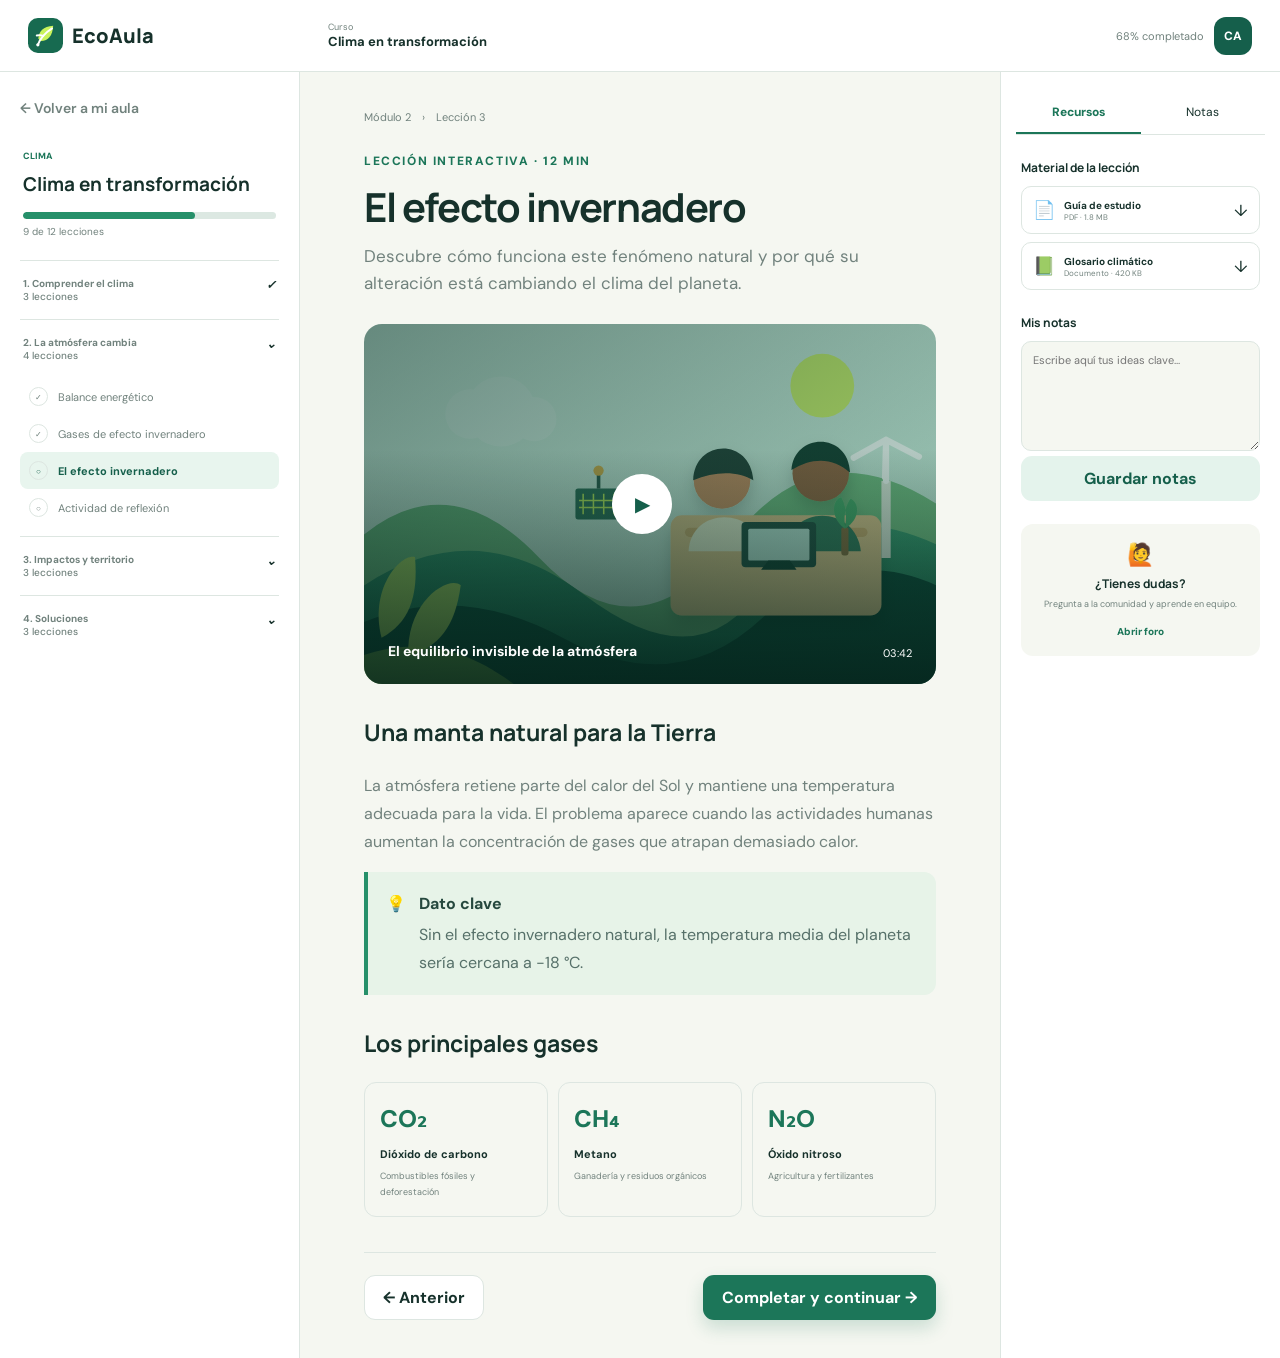
==== html/course.html @ ee42c090 "Crear aula virtual de educación ambiental" ====
<!DOCTYPE html>
<html lang="es">
<head><meta charset="UTF-8"><meta name="viewport" content="width=device-width, initial-scale=1.0"><title>Curso | EcoAula</title><link rel="icon" href="../assets/images/favicon.svg" type="image/svg+xml"><link rel="stylesheet" href="../css/styles.css"><link rel="stylesheet" href="../css/responsive.css"></head>
<body class="course-page app-body">
  <header class="course-topbar"><a class="brand" href="dashboard.html"><img src="../assets/images/logo.svg" alt="EcoAula"><span>EcoAula</span></a><div class="course-title-mini"><span>Curso</span><strong id="courseTitleMini">Clima en transformación</strong></div><div class="top-actions"><span class="course-completion">68% completado</span><div class="avatar">CA</div></div></header>
  <div class="course-layout"><aside class="lesson-sidebar"><a class="back-link" href="dashboard.html">← Volver a mi aula</a><div class="lesson-course-head"><span class="course-label" id="courseCategory">CAMBIO CLIMÁTICO</span><h2 id="courseTitle">Clima en transformación</h2><div class="progress-bar"><i id="courseProgressBar" style="width:68%"></i></div><small id="courseProgressText">8 de 12 lecciones</small></div><div id="moduleList" class="module-list"></div></aside>
  <main class="lesson-content"><div class="lesson-breadcrumb">Módulo 2 <span>›</span> Lección 3</div><article><span class="eyebrow" id="lessonType">LECCIÓN INTERACTIVA · 12 MIN</span><h1 id="lessonTitle">El efecto invernadero</h1><p class="lesson-lead" id="lessonLead">Descubre cómo funciona este fenómeno natural y por qué su alteración está cambiando el clima del planeta.</p><div class="video-player" id="videoPlayer"><div class="video-gradient"><button id="playVideo">▶</button><strong>El equilibrio invisible de la atmósfera</strong><span>03:42</span></div></div><div id="lessonBody" class="lesson-body"><h2>Una manta natural para la Tierra</h2><p>La atmósfera retiene parte del calor del Sol y mantiene una temperatura adecuada para la vida. El problema aparece cuando las actividades humanas aumentan la concentración de gases que atrapan demasiado calor.</p><div class="knowledge-card"><span>💡</span><div><strong>Dato clave</strong><p>Sin el efecto invernadero natural, la temperatura media del planeta sería cercana a −18 °C.</p></div></div><h2>Los principales gases</h2><div class="gas-grid"><div><span>CO₂</span><strong>Dióxido de carbono</strong><small>Combustibles fósiles y deforestación</small></div><div><span>CH₄</span><strong>Metano</strong><small>Ganadería y residuos orgánicos</small></div><div><span>N₂O</span><strong>Óxido nitroso</strong><small>Agricultura y fertilizantes</small></div></div></div><div class="lesson-actions"><button class="btn btn-ghost" id="prevLesson">← Anterior</button><button class="btn btn-primary" id="completeLesson">Completar y continuar →</button></div></article></main>
  <aside class="resource-sidebar"><div class="resource-tabs"><button class="active">Recursos</button><button>Notas</button></div><div class="resource-content"><h3>Material de la lección</h3><a class="resource-item" href="../assets/docs/guia-estudio.txt" download><span>📄</span><div><strong>Guía de estudio</strong><small>PDF · 1.8 MB</small></div><i>↓</i></a><a class="resource-item" href="../assets/docs/glosario.txt" download><span>📗</span><div><strong>Glosario climático</strong><small>Documento · 420 KB</small></div><i>↓</i></a><h3>Mis notas</h3><textarea id="lessonNotes" placeholder="Escribe aquí tus ideas clave..."></textarea><button class="btn btn-soft btn-block" id="saveNotes">Guardar notas</button><div class="help-card"><span>🙋</span><h4>¿Tienes dudas?</h4><p>Pregunta a la comunidad y aprende en equipo.</p><button id="openForum">Abrir foro</button></div></div></aside></div>
  <div class="toast-container"></div><div class="modal" id="forumModal"><div class="modal-card"><button class="modal-close">×</button><h2>Foro de la lección</h2><div class="forum-post"><span class="avatar">LM</span><p><strong>Laura M.</strong><br>¿Qué acciones locales creen que reducen más las emisiones?</p></div><textarea placeholder="Comparte tu respuesta..."></textarea><button class="btn btn-primary btn-block modal-close" data-toast="Tu aporte fue publicado">Publicar aporte</button></div></div>
  <script src="../js/data.js"></script><script src="../js/app.js"></script><script src="../js/course.js"></script>
</body></html>
---- css/styles.css ----
@import url('https://fonts.googleapis.com/css2?family=DM+Sans:wght@400;500;600;700&family=Manrope:wght@500;600;700;800&display=swap');
:root{--green-950:#092f27;--green-900:#0d4034;--green-800:#155f4b;--green-700:#1c7659;--green-600:#26906a;--green-500:#39ae7d;--lime:#c9f35b;--cream:#f5f7f1;--paper:#fff;--ink:#16312b;--muted:#71827d;--line:#dde6e1;--blue:#5a9fcf;--amber:#e9a940;--violet:#8c79c8;--shadow:0 16px 40px rgba(18,55,44,.09);--radius:18px;--sidebar:240px}
*{box-sizing:border-box}html{scroll-behavior:smooth}body{margin:0;font-family:'DM Sans',sans-serif;color:var(--ink);background:var(--cream);font-size:16px}body.dark{--cream:#0c1d19;--paper:#132923;--ink:#eef8f2;--muted:#9db5ad;--line:#29443b;--shadow:0 16px 40px rgba(0,0,0,.22)}h1,h2,h3,h4,p{margin-top:0}h1,h2,h3,h4,.brand{font-family:'Manrope',sans-serif}a{color:inherit;text-decoration:none}button,input,select,textarea{font:inherit;color:inherit}button{cursor:pointer}img{max-width:100%}.btn{display:inline-flex;align-items:center;justify-content:center;gap:10px;border:1px solid transparent;border-radius:11px;padding:11px 18px;font-weight:700;transition:.2s;background:transparent}.btn:hover{transform:translateY(-1px)}.btn-primary{background:var(--green-700);color:#fff;box-shadow:0 8px 18px rgba(28,118,89,.2)}.btn-primary:hover{background:var(--green-800)}.btn-ghost{border-color:var(--line);background:var(--paper)}.btn-light{background:#fff;color:var(--green-900)}.btn-soft{background:#e4f3ec;color:var(--green-800)}.btn-dark{background:var(--green-950);color:#fff}.btn-large{padding:15px 23px;border-radius:13px}.btn-block{width:100%}.icon-button{width:42px;height:42px;border-radius:50%;border:1px solid var(--line);background:var(--paper);display:grid;place-items:center;font-size:18px}.eyebrow{font-size:12px;letter-spacing:1.6px;font-weight:800;color:var(--green-700)}.eyebrow.light{color:var(--lime)}.brand{display:flex;align-items:center;gap:9px;font-size:20px;font-weight:800}.brand img{width:35px;height:35px}.brand-light{color:#fff}.landing-nav{height:82px;display:flex;align-items:center;justify-content:space-between;max-width:1240px;padding:0 26px;margin:auto}.nav-links{display:flex;gap:34px;font-size:14px;font-weight:600}.nav-links a:hover{color:var(--green-700)}.nav-actions{display:flex;gap:10px;align-items:center}.hero{min-height:600px;display:grid;grid-template-columns:44% 56%;max-width:1320px;margin:auto;padding:55px 40px 72px;align-items:center;overflow:hidden}.hero-copy{padding-left:30px;z-index:2}.hero h1{font-size:clamp(48px,5vw,76px);line-height:1.02;letter-spacing:-4px;margin:17px 0 24px;color:var(--green-950)}.dark .hero h1{color:var(--ink)}.hero h1 em{font-family:Georgia,serif;font-weight:400;color:var(--green-600)}.hero-copy>p{font-size:19px;line-height:1.65;color:var(--muted);max-width:540px}.hero-actions{display:flex;align-items:center;gap:26px;margin:30px 0}.play-link{display:flex;align-items:center;gap:10px;font-weight:700}.play{background:var(--paper);width:38px;height:38px;border-radius:50%;display:grid;place-items:center;box-shadow:var(--shadow);font-size:12px}.trust-row{display:flex;align-items:center;gap:14px;margin-top:34px}.trust-row p{font-size:13px;margin:0;line-height:1.45;color:var(--muted)}.avatars{display:flex}.avatars span{width:35px;height:35px;border-radius:50%;display:grid;place-items:center;background:var(--green-700);color:#fff;font-size:10px;font-weight:800;border:3px solid var(--paper);margin-left:-8px}.avatars span:first-child{margin-left:0}.avatars span:nth-child(2){background:var(--amber)}.avatars span:nth-child(3){background:var(--blue)}.hero-visual{position:relative;height:500px}.hero-visual>img{width:100%;height:100%;object-fit:cover;border-radius:80px 18px 80px 18px;box-shadow:var(--shadow)}.floating-card{position:absolute;background:rgba(255,255,255,.94);color:#15332b;border-radius:16px;padding:16px;box-shadow:0 18px 45px rgba(8,43,34,.18);display:flex;align-items:center;gap:12px;backdrop-filter:blur(8px)}.card-progress{left:-45px;bottom:45px;width:210px}.card-progress>div{flex:1}.card-progress strong,.card-progress small{display:block}.card-progress small{font-size:10px;color:#6c7d78}.mini-icon{width:36px;height:36px;background:#e2f6e9;border-radius:10px;display:grid;place-items:center;color:var(--green-700)}.mini-bar{height:5px;background:#dbe7e1;border-radius:9px;margin:7px 0}.mini-bar i{display:block;width:72%;height:100%;border-radius:9px;background:var(--green-600)}.card-impact{right:18px;top:28px;display:block;text-align:center}.card-impact strong{display:block;font-size:23px;color:var(--green-700)}.card-impact span{font-size:11px;color:#687873}.stats-strip{background:var(--green-950);color:#fff;display:grid;grid-template-columns:repeat(4,1fr);padding:30px max(40px,calc((100vw - 1180px)/2));gap:20px}.stats-strip>div{padding:5px 36px;border-right:1px solid rgba(255,255,255,.16)}.stats-strip>div:last-child{border:none}.stats-strip strong{display:block;font:700 28px 'Manrope'}.stats-strip span{font-size:13px;color:#bcd2ca}.featured{max-width:1180px;margin:auto;padding:90px 30px}.section-heading{display:flex;justify-content:space-between;align-items:end;margin-bottom:30px}.section-heading h2{font-size:38px;margin:8px 0 0;letter-spacing:-1.5px}.section-heading>a{font-weight:700;color:var(--green-700)}.course-grid{display:grid;grid-template-columns:repeat(3,1fr);gap:22px}.course-card{background:var(--paper);border:1px solid var(--line);border-radius:var(--radius);overflow:hidden;transition:.25s}.course-card:hover{transform:translateY(-5px);box-shadow:var(--shadow)}.course-cover{height:190px;position:relative;display:grid;place-items:center;overflow:hidden}.course-cover:after{content:"";position:absolute;width:180px;height:180px;border-radius:50%;background:rgba(255,255,255,.18);right:-40px;bottom:-80px}.cover-climate{background:linear-gradient(145deg,#143f36,#51a979)}.cover-water{background:linear-gradient(145deg,#236c92,#76cddd)}.cover-circular{background:linear-gradient(145deg,#9b6e20,#efbd55)}.cover-icon{font-size:72px;filter:drop-shadow(0 10px 12px rgba(0,0,0,.12))}.course-tag{position:absolute;top:14px;left:14px;background:rgba(255,255,255,.9);color:#244038;padding:6px 10px;border-radius:20px;font-size:11px;font-weight:800;z-index:1}.course-body{padding:21px}.course-meta{display:flex;justify-content:space-between;font-size:12px;color:var(--muted)}.course-body h3{font-size:20px;margin:10px 0}.course-body p{color:var(--muted);font-size:14px;line-height:1.55}.course-body a{color:var(--green-700);font-weight:800;font-size:14px}.community{max-width:1180px;margin:30px auto 90px;background:var(--green-900);color:white;padding:56px 62px;border-radius:26px;display:grid;grid-template-columns:1.2fr 1fr;gap:70px;align-items:center}.community h2{font-size:38px;margin:12px 0}.community p{line-height:1.7;color:#c9ddd6}.impact-board{display:grid;grid-template-columns:1fr 1fr;gap:12px}.impact-board div{padding:23px;background:rgba(255,255,255,.09);border:1px solid rgba(255,255,255,.12);border-radius:16px}.impact-board div:last-child{grid-column:1/-1}.impact-board span,.impact-board strong{display:block}.impact-board span{color:#bed4cc;font-size:12px}.impact-board strong{font:700 28px 'Manrope';margin-top:5px}footer{max-width:1180px;margin:auto;border-top:1px solid var(--line);padding:28px 0 45px;display:flex;justify-content:space-between;align-items:center;color:var(--muted);font-size:13px}footer .brand{color:var(--ink)}footer>div{display:flex;gap:20px}
.auth-body{display:grid;grid-template-columns:44% 56%;min-height:100vh;background:var(--paper)}.auth-art{background:linear-gradient(145deg,rgba(7,58,45,.92),rgba(21,107,76,.86)),url('../assets/images/hero-eco.png') center/cover;display:flex;flex-direction:column;padding:42px 55px;color:white}.auth-quote{margin:auto 0}.auth-quote h2{font-size:40px;line-height:1.25;max-width:570px;margin:18px 0}.auth-quote p{color:#cde0d9}.auth-quote ul{padding:0;list-style:none;line-height:2.2}.auth-art-stats{display:flex;flex-direction:column;border-top:1px solid rgba(255,255,255,.25);padding-top:22px}.auth-art-stats strong{font-size:26px}.auth-art-stats span{font-size:13px;color:#cde0d9}.auth-panel{display:flex;flex-direction:column;padding:38px 8%;background:var(--paper)}.back-link{color:var(--muted);font-size:14px;font-weight:600}.auth-box{width:min(430px,100%);margin:auto}.auth-box-wide{width:min(520px,100%)}.auth-box h1{font-size:38px;letter-spacing:-1.5px;margin-bottom:8px}.auth-box>p{color:var(--muted);margin-bottom:30px}.auth-box label,.course-form label{display:block;font-size:13px;font-weight:700;margin-bottom:18px}.auth-box input,.auth-box select,.course-form input,.course-form select,.course-form textarea{display:block;width:100%;border:1px solid var(--line);background:var(--paper);padding:13px 14px;border-radius:10px;margin-top:7px;outline:none}.auth-box input:focus,.auth-box select:focus,.course-form input:focus,.course-form textarea:focus{border-color:var(--green-600);box-shadow:0 0 0 3px rgba(57,174,125,.12)}.input-wrap{position:relative;display:block}.input-wrap input{padding-right:55px}.password-toggle{position:absolute;right:12px;top:17px;border:0;background:none;font-size:12px;font-weight:800;color:var(--green-700)}.form-row{display:grid;grid-template-columns:1fr 1fr;gap:14px}.form-options{display:flex;justify-content:space-between;font-size:13px;margin:-3px 0 20px}.form-options a,.auth-switch a{color:var(--green-700);font-weight:800}.check{display:flex!important;align-items:center;gap:7px;font-weight:500!important}.check input{width:auto!important;margin:0!important}.terms{margin:4px 0 20px!important}.auth-switch{text-align:center;font-size:14px;margin-top:20px!important}.demo-box{background:var(--cream);border-radius:12px;padding:13px;margin-top:15px;display:flex;align-items:center;gap:8px}.demo-box strong{font-size:11px;color:var(--muted);margin-right:auto}.demo-box button{border:1px solid var(--line);background:var(--paper);border-radius:8px;padding:6px 9px;font-size:11px}.mobile-mark{display:none}
.app-body{background:var(--cream)}.sidebar{position:fixed;left:0;top:0;bottom:0;width:var(--sidebar);background:var(--paper);border-right:1px solid var(--line);padding:25px 18px 18px;display:flex;flex-direction:column;z-index:20}.sidebar>.brand{padding:0 10px 24px}.sidebar nav{display:flex;flex-direction:column;gap:5px}.sidebar nav a,.sidebar nav button{border:0;width:100%;display:flex;align-items:center;gap:12px;padding:11px 13px;border-radius:10px;font-weight:600;font-size:14px;color:var(--muted);background:none;text-align:left}.sidebar nav a:hover,.sidebar nav button:hover,.sidebar nav a.active,.sidebar nav button.active{background:#e8f5ee;color:var(--green-800)}.dark .sidebar nav a.active,.dark .sidebar nav button.active{background:#1f4438;color:#d9f7e5}.sidebar nav i{font-style:normal;width:19px;text-align:center;font-size:17px}.sidebar nav b{margin-left:auto;background:var(--green-700);color:white;padding:2px 7px;border-radius:10px;font-size:10px}.nav-label{font-size:10px;font-weight:800;color:#9aa8a3;letter-spacing:1.2px;margin:17px 12px 6px}.sidebar-card{margin-top:auto;background:linear-gradient(145deg,#e8f4c2,#d9f1dc);color:#25493d;border-radius:14px;padding:16px}.sidebar-card span{font-size:24px}.sidebar-card strong{font-size:13px;display:block;margin-top:7px}.sidebar-card p{font-size:11px;margin:5px 0 0;line-height:1.5}.sidebar-user{display:flex;align-items:center;gap:10px;margin-top:14px;padding-top:14px;border-top:1px solid var(--line)}.avatar{width:38px;height:38px;border-radius:12px;display:grid;place-items:center;background:var(--green-800);color:#fff;font-size:12px;font-weight:800;flex:none}.sidebar-user div:nth-child(2){min-width:0}.sidebar-user strong,.sidebar-user small{display:block;white-space:nowrap;overflow:hidden;text-overflow:ellipsis}.sidebar-user strong{font-size:13px}.sidebar-user small{font-size:10px;color:var(--muted)}.logout-button{margin-left:auto;border:0;background:none;color:var(--muted);font-size:18px}.app-shell{margin-left:var(--sidebar)}.topbar{height:76px;background:var(--paper);border-bottom:1px solid var(--line);display:flex;align-items:center;justify-content:space-between;padding:0 32px;position:sticky;top:0;z-index:12}.topbar h2{margin:2px 0 0;font-size:18px}.topbar>div>small{color:var(--muted)}.menu-button{display:none;border:0;background:none;font-size:22px}.search{height:42px;display:flex;align-items:center;gap:9px;background:var(--cream);border:1px solid var(--line);border-radius:11px;padding:0 12px;width:min(440px,48vw)}.search input{border:0;outline:0;background:none;width:100%}.search kbd{font-size:10px;background:var(--paper);border:1px solid var(--line);border-radius:5px;padding:3px 5px;color:var(--muted)}.top-actions{display:flex;align-items:center;gap:10px}.notification-button{position:relative}.notification-button i{position:absolute;width:7px;height:7px;background:#ef6058;border-radius:50%;top:5px;right:4px;border:2px solid var(--paper)}.points{display:flex;align-items:center;gap:8px;padding-left:10px}.points span{font-size:20px}.points strong,.points small{display:block}.points strong{font-size:13px}.points small{font-size:9px;color:var(--muted)}.dashboard-content,.admin-content{padding:28px 32px;max-width:1540px;margin:auto}.welcome{height:218px;background:linear-gradient(105deg,#dff3d0,#e7f4ef);border-radius:22px;overflow:hidden;position:relative;display:flex;align-items:center;color:#153a30}.welcome-copy{padding:30px 36px;z-index:1;width:55%}.welcome h1{font-size:31px;margin:13px 0 6px}.welcome p{color:#547269}.welcome-pill{font-size:11px;font-weight:800;background:rgba(255,255,255,.75);padding:6px 9px;border-radius:20px}.welcome>img{position:absolute;right:0;top:0;width:52%;height:100%;object-fit:cover;object-position:70%;mask-image:linear-gradient(to right,transparent 0%,black 35%)}.weekly-progress{margin-top:19px;width:340px;max-width:100%}.weekly-progress>div:first-child{display:flex;justify-content:space-between;font-size:11px;margin-bottom:7px}.progress-bar{height:7px;background:#dce8e2;border-radius:20px;overflow:hidden}.progress-bar i{display:block;height:100%;background:var(--green-600);border-radius:20px}.quick-stats{display:grid;grid-template-columns:repeat(4,1fr);gap:14px;margin:18px 0 30px}.quick-stats article{background:var(--paper);border:1px solid var(--line);border-radius:14px;padding:16px;display:flex;gap:12px}.stat-icon{width:42px;height:42px;border-radius:12px;display:grid;place-items:center;font-size:20px}.stat-icon.green{background:#e4f4e8;color:var(--green-700)}.stat-icon.blue{background:#e5f1fa;color:var(--blue)}.stat-icon.amber{background:#fff2d9;color:var(--amber)}.stat-icon.violet{background:#eeeafd;color:var(--violet)}.quick-stats small,.quick-stats strong,.quick-stats div>span,.quick-stats a{display:block}.quick-stats small{font-size:10px;color:var(--muted)}.quick-stats strong{font:700 22px 'Manrope';margin:2px 0}.quick-stats div>span,.quick-stats a{font-size:9px;color:var(--muted)}.positive{color:var(--green-600)!important}.dashboard-grid{display:grid;grid-template-columns:minmax(0,1fr) 288px;gap:25px}.section-heading.compact{align-items:center}.section-heading.compact h2{font-size:22px;letter-spacing:-.5px}.section-heading.compact p{font-size:12px;color:var(--muted);margin:3px 0 0}.active-course-list{display:grid;gap:13px;margin-bottom:34px}.active-course{background:var(--paper);border:1px solid var(--line);border-radius:15px;padding:14px;display:grid;grid-template-columns:120px 1fr auto;gap:17px;align-items:center}.active-thumb{height:82px;border-radius:11px;display:grid;place-items:center;font-size:35px}.active-course h3{font-size:15px;margin:0 0 5px}.active-course p{font-size:11px;color:var(--muted);margin:0 0 11px}.active-course .progress-bar{height:5px}.course-percent{font-size:11px;color:var(--muted);margin-top:4px;display:flex;justify-content:space-between}.active-course>a{width:38px;height:38px;border-radius:50%;display:grid;place-items:center;background:var(--green-700);color:#fff}.filter-pills{display:flex;gap:6px}.filter-pills button{border:0;background:transparent;padding:7px 10px;border-radius:20px;font-size:11px}.filter-pills button.active{background:var(--green-900);color:#fff}.dashboard-content .course-grid{grid-template-columns:repeat(3,1fr)}.dashboard-content .course-cover{height:125px}.dashboard-content .course-body{padding:15px}.dashboard-content .course-body h3{font-size:15px}.dashboard-content .course-body p{font-size:11px}.right-column{display:flex;flex-direction:column;gap:15px}.panel{background:var(--paper);border:1px solid var(--line);border-radius:16px;padding:20px}.panel-heading{display:flex;justify-content:space-between;align-items:flex-start}.panel-heading h3{font-size:15px;margin-bottom:3px}.panel-heading p{font-size:11px;color:var(--muted);margin:0}.achievement-ring{position:relative;width:105px;height:105px;margin:17px auto}.achievement-ring svg{transform:rotate(-90deg)}.achievement-ring circle{fill:none;stroke:#e3ede8;stroke-width:8}.achievement-ring .ring-value{stroke:var(--green-600);stroke-dasharray:264;stroke-dashoffset:53;stroke-linecap:round}.achievement-ring>div{position:absolute;inset:0;display:grid;place-content:center;text-align:center}.achievement-ring strong{font-size:18px}.achievement-ring small{font-size:9px;color:var(--muted)}.right-column .panel>h4{text-align:center;margin:0 0 5px;font-size:14px}.right-column .panel>p{text-align:center;font-size:11px;color:var(--muted);line-height:1.5}.challenge-panel{background:linear-gradient(155deg,#dff2a9,#cce9b8);color:#183c31;border:0}.challenge-icon{font-size:38px;text-align:center;margin:10px}.challenge-panel h3{font-size:19px;margin-bottom:4px}.challenge-panel>p{text-align:left!important;color:#516e64!important}.challenge-members{display:flex;align-items:center;justify-content:space-between;margin:16px 0}.challenge-members strong{font-size:10px}.event-panel{display:flex;justify-content:space-between;align-items:center}.event-panel>div{display:flex;gap:10px}.date-box{border:1px solid var(--line);border-radius:10px;padding:7px;text-align:center}.date-box strong,.date-box small{display:block}.event-panel h3{font-size:13px;margin:2px 0}.event-panel p,.event-panel div>div>small{font-size:9px;color:var(--muted);margin:0}.toast-container{position:fixed;right:24px;bottom:24px;z-index:100}.toast{background:var(--green-950);color:white;padding:13px 18px;border-radius:11px;box-shadow:var(--shadow);margin-top:8px;animation:toastIn .25s;font-size:13px}.modal{position:fixed;inset:0;background:rgba(5,25,20,.56);z-index:90;display:none;align-items:center;justify-content:center;padding:20px}.modal.open{display:flex}.modal-card{background:var(--paper);border-radius:18px;width:min(480px,100%);padding:28px;position:relative;box-shadow:var(--shadow)}.modal-close{position:absolute;right:15px;top:12px;background:none;border:0;font-size:25px}.notification-list>div,.forum-post{display:flex;gap:12px;border-top:1px solid var(--line);padding:14px 0}.notification-list p,.forum-post p{font-size:13px;margin:0}.modal-card textarea{width:100%;min-height:100px;border:1px solid var(--line);border-radius:10px;padding:12px;margin:10px 0;background:var(--paper)}
.course-topbar{height:72px;background:var(--paper);border-bottom:1px solid var(--line);display:grid;grid-template-columns:300px 1fr auto;align-items:center;padding:0 28px;position:sticky;top:0;z-index:10}.course-title-mini{display:flex;flex-direction:column}.course-title-mini span{font-size:9px;color:var(--muted)}.course-title-mini strong{font-size:13px}.course-completion{font-size:11px;color:var(--muted)}.course-layout{display:grid;grid-template-columns:300px minmax(0,1fr) 280px;min-height:calc(100vh - 72px)}.lesson-sidebar,.resource-sidebar{background:var(--paper);padding:25px 20px}.lesson-sidebar{border-right:1px solid var(--line)}.resource-sidebar{border-left:1px solid var(--line)}.lesson-course-head{padding:25px 3px 20px}.course-label{font-size:9px;font-weight:800;color:var(--green-700)}.lesson-course-head h2{font-size:19px;margin:7px 0 15px}.lesson-course-head small{font-size:10px;color:var(--muted)}.module{border-top:1px solid var(--line)}.module>button{width:100%;border:0;background:none;padding:16px 3px;display:flex;justify-content:space-between;text-align:left;font-weight:700;font-size:12px}.module>button span{color:var(--muted);font-size:10px;font-weight:500}.module-lessons{display:none;padding-bottom:10px}.module.open .module-lessons{display:block}.module-lessons button{width:100%;border:0;background:none;display:flex;align-items:center;gap:10px;padding:9px;border-radius:8px;font-size:11px;color:var(--muted);text-align:left}.module-lessons button.active{background:#e8f5ee;color:var(--green-800);font-weight:700}.lesson-dot{width:19px;height:19px;border:1px solid var(--line);border-radius:50%;display:grid;place-items:center;font-size:8px;flex:none}.lesson-content{padding:38px clamp(28px,5vw,75px);overflow:auto}.lesson-content article{max-width:850px;margin:auto}.lesson-breadcrumb{font-size:11px;color:var(--muted);margin-bottom:25px}.lesson-breadcrumb span{margin:0 8px}.lesson-content h1{font-size:40px;letter-spacing:-1.4px;margin:9px 0}.lesson-lead{font-size:17px;line-height:1.6;color:var(--muted)}.video-player{height:360px;border-radius:18px;overflow:hidden;background:url('../assets/images/hero-eco.png') center/cover;margin:27px 0}.video-gradient{height:100%;background:linear-gradient(to top,rgba(4,31,24,.78),transparent 65%);display:flex;align-items:flex-end;padding:24px;color:white;gap:14px}.video-gradient button{position:absolute;align-self:center;left:calc(50% - 28px);width:60px;height:60px;border-radius:50%;border:0;background:white;color:var(--green-800);font-size:20px}.video-gradient strong{font-size:14px}.video-gradient span{margin-left:auto;font-size:11px}.lesson-body{line-height:1.75}.lesson-body h2{font-size:23px;margin-top:28px}.lesson-body p{color:var(--muted)}.knowledge-card{background:#e7f3e8;border-left:4px solid var(--green-600);padding:18px;border-radius:0 12px 12px 0;display:flex;gap:13px;color:#26483e}.knowledge-card p{margin:3px 0 0;color:#567069}.gas-grid{display:grid;grid-template-columns:repeat(3,1fr);gap:10px}.gas-grid>div{border:1px solid var(--line);padding:15px;border-radius:12px}.gas-grid span{display:block;font-size:24px;font-weight:800;color:var(--green-700)}.gas-grid strong,.gas-grid small{display:block}.gas-grid strong{font-size:11px;margin:5px 0}.gas-grid small{font-size:9px;color:var(--muted)}.lesson-actions{border-top:1px solid var(--line);margin-top:35px;padding-top:22px;display:flex;justify-content:space-between}.resource-tabs{display:flex;border-bottom:1px solid var(--line);margin:-5px -5px 20px}.resource-tabs button{flex:1;border:0;border-bottom:2px solid transparent;background:none;padding:12px;font-size:12px}.resource-tabs button.active{color:var(--green-700);border-bottom-color:var(--green-700);font-weight:800}.resource-content h3{font-size:12px;margin:24px 0 10px}.resource-item{display:flex;align-items:center;gap:9px;padding:11px;border:1px solid var(--line);border-radius:10px;margin-bottom:8px}.resource-item>span{font-size:18px}.resource-item div{flex:1}.resource-item strong,.resource-item small{display:block}.resource-item strong{font-size:10px}.resource-item small{font-size:8px;color:var(--muted)}.resource-item i{font-style:normal}.resource-content textarea{width:100%;height:110px;resize:vertical;border:1px solid var(--line);background:var(--cream);border-radius:10px;padding:11px;font-size:11px}.help-card{text-align:center;background:var(--cream);padding:16px;border-radius:12px;margin-top:23px}.help-card span{font-size:22px}.help-card h4{font-size:12px;margin:6px 0}.help-card p{font-size:9px;color:var(--muted)}.help-card button{border:0;background:none;color:var(--green-700);font-weight:800;font-size:10px}
.quiz-page{min-height:100vh;background:linear-gradient(145deg,#f2f6ef,#e4f0e8)}.quiz-header{height:72px;padding:0 40px;display:grid;grid-template-columns:1fr auto 1fr;align-items:center;background:rgba(255,255,255,.82);border-bottom:1px solid var(--line)}.quiz-header>div{text-align:center}.quiz-header>div span,.quiz-header>div strong{display:block}.quiz-header>div span{font-size:9px;color:var(--muted)}.quiz-header>div strong{font-size:12px}.quiz-header>.btn{justify-self:end}.quiz-shell{max-width:800px;margin:48px auto;padding:0 25px;position:relative}.quiz-status>div:first-child{display:flex;justify-content:space-between;font-size:12px;margin-bottom:10px}.quiz-status span{color:var(--muted)}.quiz-card,.quiz-result{background:var(--paper);padding:45px;border-radius:22px;box-shadow:var(--shadow);margin-top:22px}.question-kicker{font-size:10px;color:var(--green-700);font-weight:800;letter-spacing:1.2px}.quiz-card h1{font-size:27px;line-height:1.4;margin:12px 0 27px}.answer-list{display:grid;gap:10px}.answer-option{border:1px solid var(--line);border-radius:12px;padding:15px;display:flex;gap:13px;align-items:center;transition:.2s}.answer-option:hover{border-color:var(--green-500);background:#f2faf5}.answer-option.selected{border-color:var(--green-600);background:#e9f6ee}.answer-letter{width:30px;height:30px;border:1px solid var(--line);border-radius:8px;display:grid;place-items:center;font-size:12px;font-weight:800}.selected .answer-letter{background:var(--green-700);color:white;border-color:var(--green-700)}.quiz-actions{display:flex;justify-content:space-between;margin-top:28px}.quiz-result{display:none;text-align:center}.result-icon{font-size:55px}.quiz-result h1{font-size:35px;margin:10px}.quiz-result>p{color:var(--muted)}.result-score{width:145px;height:145px;border:9px solid #dff0e6;border-top-color:var(--green-600);border-radius:50%;margin:25px auto;display:grid;place-content:center}.result-score strong,.result-score span{display:block}.result-score strong{font-size:32px}.result-score span{font-size:10px;color:var(--muted)}.result-actions{display:flex;justify-content:center;gap:10px}.quiz-tip{display:flex;gap:10px;justify-content:center;margin-top:20px;color:var(--muted)}.quiz-tip p{font-size:11px;margin:0}.quiz-tip span{font-size:23px}
.certificate-page{background:#edf2ed;min-height:100vh}.certificate-actions{height:72px;background:var(--paper);display:flex;justify-content:space-between;align-items:center;padding:0 4vw;border-bottom:1px solid var(--line)}.certificate-wrap{padding:40px 25px;text-align:center}.certificate{background:#fff;width:min(980px,100%);aspect-ratio:1.414/1;margin:auto;padding:16px;box-shadow:0 25px 60px rgba(20,48,40,.15);color:#17372f}.certificate-border{height:100%;border:2px solid #bca45d;outline:1px solid #d9ca9d;outline-offset:-8px;padding:45px;position:relative;display:flex;flex-direction:column;align-items:center;justify-content:center;background:radial-gradient(circle at 50% 50%,#fff 40%,#f9faf4)}.cert-corner{position:absolute;color:#bca45d;font-size:60px}.top-left{top:20px;left:25px}.bottom-right{bottom:20px;right:25px;transform:rotate(180deg)}.cert-logo{width:55px}.cert-overline{font-size:10px;letter-spacing:3px;font-weight:800;margin:14px 0}.certificate h1{font-size:34px;line-height:1.2;margin:0 0 18px}.certificate h1 em{font-family:Georgia,serif;color:#947d3d;font-weight:400}.certificate p{font:15px Georgia,serif;color:#67746f;margin:4px}.certificate h2{font:italic 36px Georgia,serif;color:#1b644e;margin:10px 0 8px;border-bottom:1px solid #d6c68e;padding:0 55px 5px}.certificate h3{font-size:22px;margin:10px 0}.cert-description{max-width:650px;line-height:1.5!important;font-size:12px!important}.certificate-meta{display:grid;grid-template-columns:1fr 100px 1fr;align-items:center;width:75%;margin-top:19px}.certificate-meta strong,.certificate-meta span{display:block}.certificate-meta strong{font-size:11px}.certificate-meta div>span{font-size:8px;color:#84918c;margin-top:4px}.cert-seal{width:80px;height:80px;border-radius:50%;border:2px solid #bca45d;display:grid;place-content:center;margin:auto}.cert-seal>span{font-size:21px!important;color:#1b644e}.cert-seal small{font-size:7px;line-height:1.2}.signature{margin-top:10px}.signature span,.signature small{display:block}.signature span{font:italic 18px Georgia,serif;border-bottom:1px solid #71837c;padding:0 20px 3px}.signature small{font-size:7px;margin-top:4px}.certificate-note{font-size:11px;color:#75857f;margin-top:18px}
.admin-sidebar .brand small{font:700 8px 'DM Sans';background:var(--green-700);color:#fff;padding:3px 5px;border-radius:4px;margin-left:auto}.admin-welcome{background:linear-gradient(115deg,var(--green-900),var(--green-700));color:white;padding:30px 34px;border-radius:18px;display:flex;align-items:center;justify-content:space-between}.admin-welcome h1{font-size:28px;margin:7px 0}.admin-welcome p{color:#c7dbd4;margin:0}.admin-stats{display:grid;grid-template-columns:repeat(4,1fr);gap:14px;margin:18px 0}.admin-stats article{background:var(--paper);border:1px solid var(--line);border-radius:14px;padding:19px}.admin-stats span,.admin-stats strong,.admin-stats small{display:block}.admin-stats span{font-size:11px;color:var(--muted)}.admin-stats strong{font:700 25px 'Manrope';margin:8px 0}.admin-stats small{font-size:9px;color:var(--muted)}.admin-dashboard-grid{display:grid;grid-template-columns:1.5fr 1fr;gap:16px}.chart-panel{min-height:315px}.panel-heading select{border:1px solid var(--line);border-radius:8px;background:var(--paper);padding:7px;font-size:10px}.bar-chart{height:220px;display:flex;align-items:end;gap:18px;padding:30px 20px 25px;border-bottom:1px solid var(--line)}.bar-chart div{flex:1;max-width:44px;background:linear-gradient(to top,var(--green-800),var(--green-500));border-radius:7px 7px 0 0;position:relative;transition:.3s}.bar-chart div:hover{filter:brightness(1.12)}.bar-chart span{position:absolute;bottom:-22px;left:50%;transform:translateX(-50%);font-size:9px;color:var(--muted)}.category-progress>div{margin-top:27px}.category-progress span{display:flex;align-items:center;font-size:11px;margin-bottom:8px}.category-progress b{margin-left:auto}.dot{width:8px;height:8px;border-radius:50%;display:inline-block;margin-right:8px}.dot.climate{background:var(--green-600)}.dot.water{background:var(--blue)}.dot.circular{background:var(--amber)}.blue-bar i{background:var(--blue)}.amber-bar i{background:var(--amber)}.recent-panel{margin-top:16px}.activity-table>div{display:flex;align-items:center;gap:12px;padding:12px 0;border-top:1px solid var(--line)}.activity-icon{width:34px;height:34px;border-radius:9px;background:var(--cream);display:grid;place-items:center}.activity-table p{font-size:11px;margin:0;flex:1}.activity-table small{font-size:9px;color:var(--muted)}.admin-view{display:none}.admin-view.active{display:block}.view-heading{display:flex;justify-content:space-between;align-items:center;margin-bottom:22px}.view-heading h1{font-size:28px;margin-bottom:4px}.view-heading p{color:var(--muted);margin:0}.table-panel{padding:0;overflow:hidden}.table-toolbar{display:flex;justify-content:space-between;padding:16px;border-bottom:1px solid var(--line)}.table-toolbar select{border:1px solid var(--line);background:var(--paper);border-radius:9px;padding:0 12px}.data-row{display:grid;grid-template-columns:2fr 1fr .8fr .7fr auto;align-items:center;gap:15px;padding:14px 18px;border-bottom:1px solid var(--line);font-size:12px}.data-row.header{color:var(--muted);font-size:10px;font-weight:800;background:var(--cream)}.data-row:last-child{border:0}.course-cell{display:flex;align-items:center;gap:10px}.course-mini-icon{width:36px;height:36px;border-radius:9px;background:#e3f3e8;display:grid;place-items:center}.status{padding:5px 8px;border-radius:15px;font-size:9px;font-weight:800;width:max-content}.status.published{background:#e1f3e7;color:var(--green-700)}.status.draft{background:#fff0d7;color:#9d6a18}.row-actions button{border:0;background:none;font-size:17px}.empty-admin-view{text-align:center;padding:12vh 20px}.empty-admin-view>span{font-size:65px}.empty-admin-view h1{font-size:31px;margin:15px 0 7px}.empty-admin-view p{color:var(--muted)}.course-form{width:min(620px,100%)}.course-form textarea{min-height:105px;resize:vertical}
.auth-art,.video-player{background-image:linear-gradient(145deg,rgba(7,58,45,.58),rgba(21,107,76,.18)),url('../assets/images/hero-eco.svg')}
@keyframes toastIn{from{transform:translateY(10px);opacity:0}to{transform:none;opacity:1}}@media print{.certificate-actions,.certificate-note{display:none}.certificate-wrap{padding:0}.certificate{box-shadow:none;width:100%;height:100vh}.certificate-page{background:#fff}}
---- css/responsive.css ----
@media(max-width:1100px){.hero{grid-template-columns:1fr 1fr}.hero-copy{padding-left:0}.hero h1{font-size:55px}.dashboard-grid{grid-template-columns:1fr}.right-column{display:grid;grid-template-columns:repeat(3,1fr)}.course-layout{grid-template-columns:250px 1fr}.resource-sidebar{display:none}.course-topbar{grid-template-columns:250px 1fr auto}.admin-dashboard-grid{grid-template-columns:1fr}.dashboard-content .course-grid{grid-template-columns:repeat(2,1fr)}}
@media(max-width:850px){:root{--sidebar:0px}.landing-nav{height:70px}.nav-links{display:none}.hero{grid-template-columns:1fr;padding-top:25px}.hero-copy{padding:10px}.hero-visual{height:380px}.stats-strip{grid-template-columns:repeat(2,1fr)}.featured{padding:65px 25px}.course-grid{grid-template-columns:1fr 1fr}.community{margin:20px 25px 60px;grid-template-columns:1fr}.auth-body{grid-template-columns:1fr}.auth-art{display:none}.auth-panel{min-height:100vh;padding:30px 8%}.mobile-mark{display:block;font-size:35px}.sidebar{width:240px;transform:translateX(-100%);transition:.25s;box-shadow:var(--shadow)}.sidebar.open{transform:translateX(0)}.menu-button{display:block}.topbar{padding:0 18px}.topbar .search{width:min(420px,60vw)}.dashboard-content,.admin-content{padding:22px 18px}.quick-stats,.admin-stats{grid-template-columns:repeat(2,1fr)}.right-column{grid-template-columns:1fr 1fr}.course-layout{grid-template-columns:1fr}.lesson-sidebar{position:fixed;z-index:20;top:72px;bottom:0;width:280px;transform:translateX(-100%);transition:.2s}.lesson-sidebar.open{transform:none}.course-topbar{grid-template-columns:auto 1fr auto}.course-topbar>.brand span{display:none}.course-title-mini{margin-left:20px}.certificate{aspect-ratio:auto}.certificate-border{padding:35px 20px}.certificate h1{font-size:28px}.certificate h2{font-size:30px}.certificate-meta{width:95%}}
@media(max-width:600px){.landing-nav{padding:0 16px}.landing-nav .theme-toggle,.landing-nav .btn-ghost{display:none}.hero{padding:35px 18px 55px}.hero h1{font-size:46px;letter-spacing:-2.5px}.hero-copy>p{font-size:16px}.hero-actions{align-items:flex-start;flex-direction:column;gap:14px}.hero-visual{height:300px}.hero-visual>img{border-radius:45px 14px}.floating-card{display:none}.stats-strip{padding:20px;gap:0}.stats-strip>div{padding:15px;border-right:0;border-bottom:1px solid rgba(255,255,255,.15)}.stats-strip strong{font-size:22px}.section-heading{align-items:flex-start;gap:12px}.section-heading h2{font-size:31px}.section-heading>a{font-size:12px}.course-grid,.dashboard-content .course-grid{grid-template-columns:1fr}.community{padding:38px 25px;margin:10px 16px 50px;gap:25px}.community h2{font-size:29px}.impact-board{grid-template-columns:1fr}.impact-board div:last-child{grid-column:auto}footer{margin:0 18px;flex-direction:column;gap:15px}.form-row{grid-template-columns:1fr}.topbar .search{display:none}.points{display:none}.welcome{height:280px}.welcome-copy{width:100%;padding:25px}.welcome>img{opacity:.25;width:100%;mask-image:none}.quick-stats{grid-template-columns:1fr 1fr}.quick-stats article{padding:12px}.stat-icon{display:none}.active-course{grid-template-columns:80px 1fr}.active-course>a{display:none}.filter-pills{display:none}.right-column{grid-template-columns:1fr}.dashboard-content{padding:15px}.course-completion{display:none}.course-topbar{padding:0 15px}.lesson-content{padding:28px 18px}.lesson-content h1{font-size:32px}.video-player{height:230px}.video-gradient button{left:calc(50% - 28px)}.gas-grid{grid-template-columns:1fr}.quiz-header{grid-template-columns:auto 1fr auto;padding:0 15px}.quiz-header .brand span{display:none}.quiz-card,.quiz-result{padding:28px 20px}.quiz-card h1{font-size:22px}.certificate-actions{padding:0 15px}.certificate-actions .btn-ghost{display:none}.certificate-wrap{padding:20px 8px}.certificate-border{padding:25px 12px}.certificate h1{font-size:22px}.certificate h2{font-size:24px;padding:0 15px}.certificate h3{font-size:17px}.certificate-meta{grid-template-columns:1fr 70px 1fr}.cert-seal{width:62px;height:62px}.cert-description{display:none}.admin-welcome{padding:24px;align-items:flex-start;gap:18px;flex-direction:column}.admin-stats{grid-template-columns:1fr 1fr}.table-toolbar{gap:10px}.table-toolbar .search{display:flex;width:100%}.data-row{grid-template-columns:1fr auto}.data-row>*:nth-child(2),.data-row>*:nth-child(3),.data-row>*:nth-child(4){display:none}.data-row.header{display:none}.top-actions .btn-primary{font-size:0;width:42px;padding:0}.top-actions .btn-primary:first-letter{font-size:18px}}
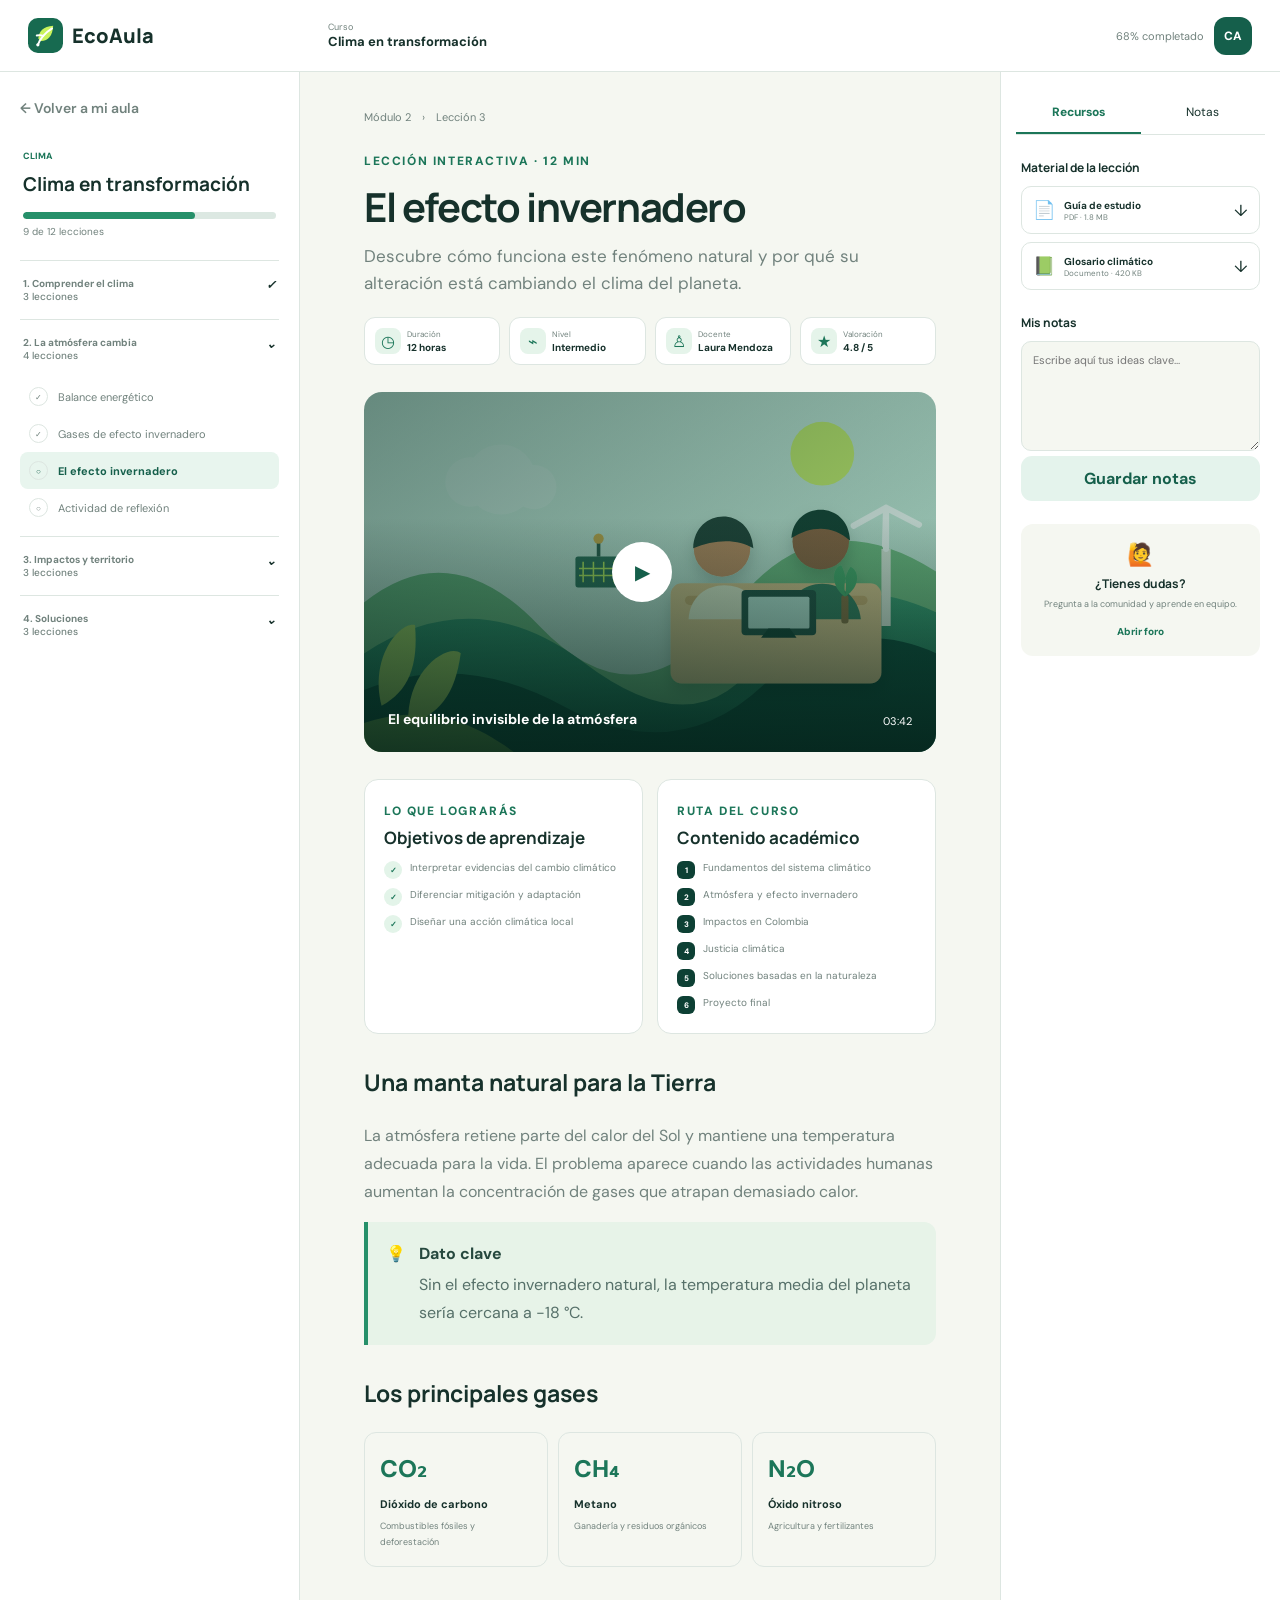
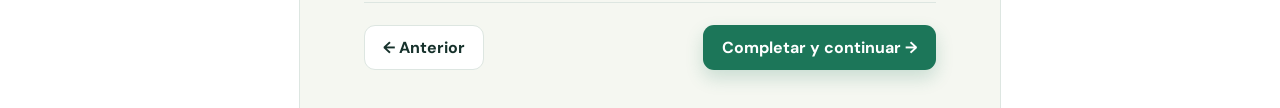
==== commit f8237640: "Ampliar gestión docente y contenido de cursos" ====
--- a/html/course.html
+++ b/html/course.html
@@ -1,12 +1,11 @@
 <!DOCTYPE html>
 <html lang="es">
-<head><meta charset="UTF-8"><meta name="viewport" content="width=device-width, initial-scale=1.0"><title>Curso | EcoAula</title><link rel="icon" href="../assets/images/favicon.svg" type="image/svg+xml"><link rel="stylesheet" href="../css/styles.css"><link rel="stylesheet" href="../css/responsive.css"></head>
+<head><meta charset="UTF-8"><meta name="viewport" content="width=device-width, initial-scale=1.0"><title>Curso | EcoAula</title><link rel="icon" href="../assets/images/favicon.svg" type="image/svg+xml"><link rel="stylesheet" href="../css/styles.css"><link rel="stylesheet" href="../css/course-details.css"><link rel="stylesheet" href="../css/responsive.css"></head>
 <body class="course-page app-body">
   <header class="course-topbar"><a class="brand" href="dashboard.html"><img src="../assets/images/logo.svg" alt="EcoAula"><span>EcoAula</span></a><div class="course-title-mini"><span>Curso</span><strong id="courseTitleMini">Clima en transformación</strong></div><div class="top-actions"><span class="course-completion">68% completado</span><div class="avatar">CA</div></div></header>
   <div class="course-layout"><aside class="lesson-sidebar"><a class="back-link" href="dashboard.html">← Volver a mi aula</a><div class="lesson-course-head"><span class="course-label" id="courseCategory">CAMBIO CLIMÁTICO</span><h2 id="courseTitle">Clima en transformación</h2><div class="progress-bar"><i id="courseProgressBar" style="width:68%"></i></div><small id="courseProgressText">8 de 12 lecciones</small></div><div id="moduleList" class="module-list"></div></aside>
-  <main class="lesson-content"><div class="lesson-breadcrumb">Módulo 2 <span>›</span> Lección 3</div><article><span class="eyebrow" id="lessonType">LECCIÓN INTERACTIVA · 12 MIN</span><h1 id="lessonTitle">El efecto invernadero</h1><p class="lesson-lead" id="lessonLead">Descubre cómo funciona este fenómeno natural y por qué su alteración está cambiando el clima del planeta.</p><div class="video-player" id="videoPlayer"><div class="video-gradient"><button id="playVideo">▶</button><strong>El equilibrio invisible de la atmósfera</strong><span>03:42</span></div></div><div id="lessonBody" class="lesson-body"><h2>Una manta natural para la Tierra</h2><p>La atmósfera retiene parte del calor del Sol y mantiene una temperatura adecuada para la vida. El problema aparece cuando las actividades humanas aumentan la concentración de gases que atrapan demasiado calor.</p><div class="knowledge-card"><span>💡</span><div><strong>Dato clave</strong><p>Sin el efecto invernadero natural, la temperatura media del planeta sería cercana a −18 °C.</p></div></div><h2>Los principales gases</h2><div class="gas-grid"><div><span>CO₂</span><strong>Dióxido de carbono</strong><small>Combustibles fósiles y deforestación</small></div><div><span>CH₄</span><strong>Metano</strong><small>Ganadería y residuos orgánicos</small></div><div><span>N₂O</span><strong>Óxido nitroso</strong><small>Agricultura y fertilizantes</small></div></div></div><div class="lesson-actions"><button class="btn btn-ghost" id="prevLesson">← Anterior</button><button class="btn btn-primary" id="completeLesson">Completar y continuar →</button></div></article></main>
+  <main class="lesson-content"><div class="lesson-breadcrumb">Módulo 2 <span>›</span> Lección 3</div><article><span class="eyebrow" id="lessonType">LECCIÓN INTERACTIVA · 12 MIN</span><h1 id="lessonTitle">El efecto invernadero</h1><p class="lesson-lead" id="lessonLead">Descubre cómo funciona este fenómeno natural y por qué su alteración está cambiando el clima del planeta.</p><div class="course-facts"><div><span>◷</span><small>Duración</small><strong id="courseDuration">12 horas</strong></div><div><span>⌁</span><small>Nivel</small><strong id="courseLevel">Intermedio</strong></div><div><span>♙</span><small>Docente</small><strong id="courseInstructor">Laura Mendoza</strong></div><div><span>★</span><small>Valoración</small><strong id="courseRating">4.8 / 5</strong></div></div><div class="video-player" id="videoPlayer"><div class="video-gradient"><button id="playVideo">▶</button><strong>El equilibrio invisible de la atmósfera</strong><span>03:42</span></div></div><section class="course-academic-info"><div><span class="eyebrow">LO QUE LOGRARÁS</span><h2>Objetivos de aprendizaje</h2><ul id="courseObjectives"></ul></div><div><span class="eyebrow">RUTA DEL CURSO</span><h2>Contenido académico</h2><ol id="courseSyllabus"></ol></div></section><div id="lessonBody" class="lesson-body"><h2>Una manta natural para la Tierra</h2><p>La atmósfera retiene parte del calor del Sol y mantiene una temperatura adecuada para la vida. El problema aparece cuando las actividades humanas aumentan la concentración de gases que atrapan demasiado calor.</p><div class="knowledge-card"><span>💡</span><div><strong>Dato clave</strong><p>Sin el efecto invernadero natural, la temperatura media del planeta sería cercana a −18 °C.</p></div></div><h2>Los principales gases</h2><div class="gas-grid"><div><span>CO₂</span><strong>Dióxido de carbono</strong><small>Combustibles fósiles y deforestación</small></div><div><span>CH₄</span><strong>Metano</strong><small>Ganadería y residuos orgánicos</small></div><div><span>N₂O</span><strong>Óxido nitroso</strong><small>Agricultura y fertilizantes</small></div></div></div><div class="lesson-actions"><button class="btn btn-ghost" id="prevLesson">← Anterior</button><button class="btn btn-primary" id="completeLesson">Completar y continuar →</button></div></article></main>
   <aside class="resource-sidebar"><div class="resource-tabs"><button class="active">Recursos</button><button>Notas</button></div><div class="resource-content"><h3>Material de la lección</h3><a class="resource-item" href="../assets/docs/guia-estudio.txt" download><span>📄</span><div><strong>Guía de estudio</strong><small>PDF · 1.8 MB</small></div><i>↓</i></a><a class="resource-item" href="../assets/docs/glosario.txt" download><span>📗</span><div><strong>Glosario climático</strong><small>Documento · 420 KB</small></div><i>↓</i></a><h3>Mis notas</h3><textarea id="lessonNotes" placeholder="Escribe aquí tus ideas clave..."></textarea><button class="btn btn-soft btn-block" id="saveNotes">Guardar notas</button><div class="help-card"><span>🙋</span><h4>¿Tienes dudas?</h4><p>Pregunta a la comunidad y aprende en equipo.</p><button id="openForum">Abrir foro</button></div></div></aside></div>
   <div class="toast-container"></div><div class="modal" id="forumModal"><div class="modal-card"><button class="modal-close">×</button><h2>Foro de la lección</h2><div class="forum-post"><span class="avatar">LM</span><p><strong>Laura M.</strong><br>¿Qué acciones locales creen que reducen más las emisiones?</p></div><textarea placeholder="Comparte tu respuesta..."></textarea><button class="btn btn-primary btn-block modal-close" data-toast="Tu aporte fue publicado">Publicar aporte</button></div></div>
   <script src="../js/data.js"></script><script src="../js/app.js"></script><script src="../js/course.js"></script>
 </body></html>
-
--- a/css/course-details.css
+++ b/css/course-details.css
@@ -0,0 +1 @@
+.course-facts{display:grid;grid-template-columns:repeat(4,1fr);gap:9px;margin:20px 0}.course-facts>div{display:grid;grid-template-columns:32px 1fr;align-items:center;background:var(--paper);border:1px solid var(--line);border-radius:11px;padding:10px}.course-facts>div>span{grid-row:1/3;width:26px;height:26px;border-radius:8px;background:#e5f4ea;color:var(--green-700);display:grid;place-items:center}.course-facts small,.course-facts strong{display:block}.course-facts small{font-size:8px;color:var(--muted)}.course-facts strong{font-size:10px}.course-academic-info{display:grid;grid-template-columns:1fr 1fr;gap:14px;margin:24px 0}.course-academic-info>div{border:1px solid var(--line);border-radius:14px;padding:19px;background:var(--paper)}.course-academic-info h2{font-size:17px;margin:6px 0 12px}.course-academic-info ul,.course-academic-info ol{padding:0;margin:0;list-style:none;display:grid;gap:9px}.course-academic-info li{font-size:10px;color:var(--muted);line-height:1.45;display:flex;gap:8px}.course-academic-info ul li:before{content:"✓";width:18px;height:18px;border-radius:50%;background:#e3f4e9;color:var(--green-700);display:grid;place-items:center;font-size:8px;font-weight:800;flex:none}.course-academic-info ol{counter-reset:module}.course-academic-info ol li{counter-increment:module}.course-academic-info ol li:before{content:counter(module);width:18px;height:18px;border-radius:6px;background:var(--green-900);color:#fff;display:grid;place-items:center;font-size:8px;font-weight:800;flex:none}@media(max-width:700px){.course-facts{grid-template-columns:1fr 1fr}.course-academic-info{grid-template-columns:1fr}}
